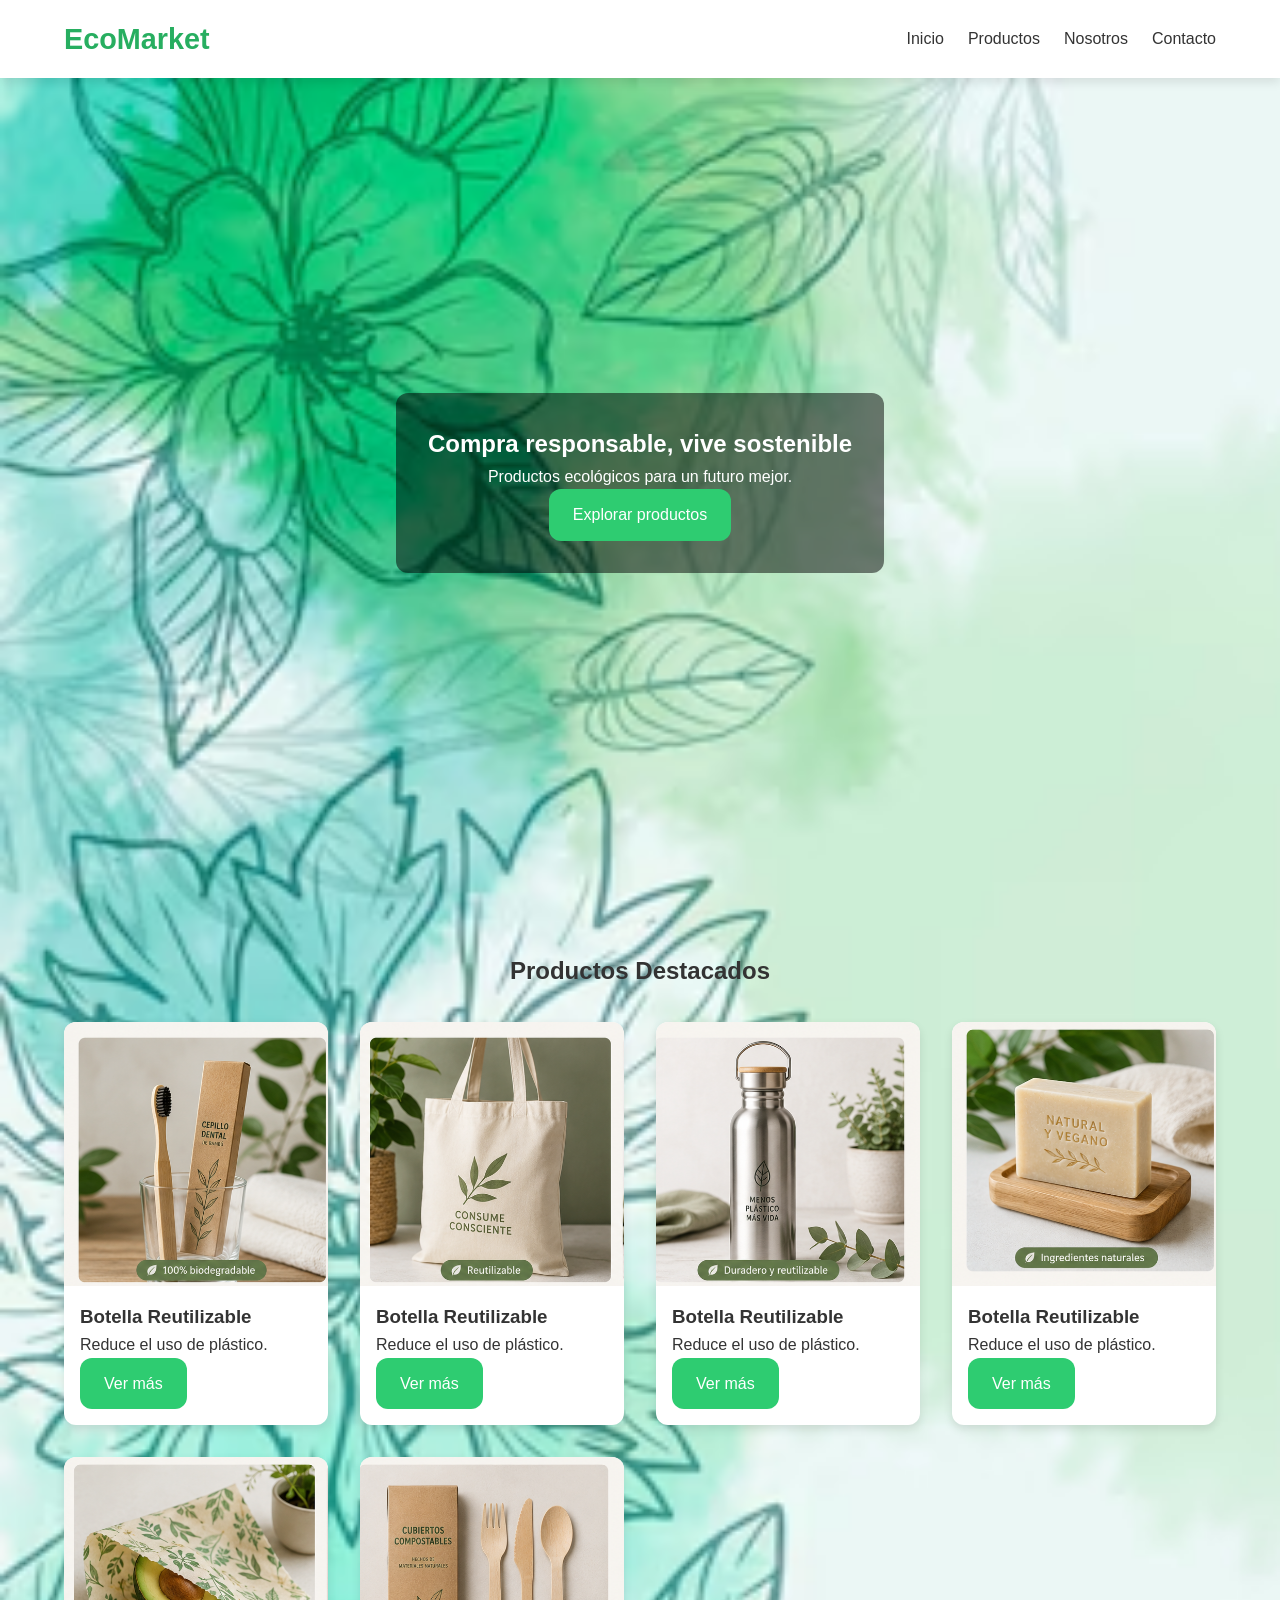
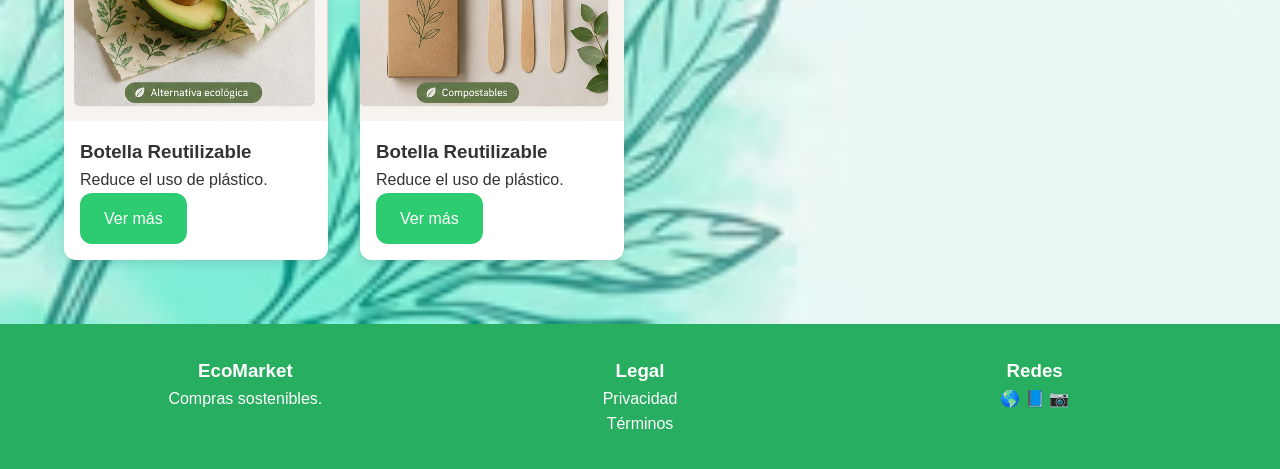
==== index.html @ 233ee2cc "feat: creacion inicial del diseño de la pagina" ====
<!DOCTYPE html>
<html lang="es">
<head>
    <meta charset="UTF-8">
    <meta name="viewport" content="width=device-width, initial-scale=1.0">
    <title>EcoMarket</title>

    <link rel="stylesheet" href="css/main.css">
    <link rel="stylesheet" href="css/layout.css">
    <link rel="stylesheet" href="css/components.css">
    <link rel="stylesheet" href="css/animations.css">
</head>
<body>

<header>
    <div class="container navbar">
        <h1 class="logo">EcoMarket</h1>

        <nav>
            <ul class="nav-links">
                <li><a href="#">Inicio</a></li>
                <li><a href="views/productos.html">Productos</a></li>
                <li><a href="views/sobre_nosotros.html">Nosotros</a></li>
                <li><a href="views/contacto.html">Contacto</a></li>
            </ul>
        </nav>
    </div>
</header>

<section class="main">
    <section class="hero">
        <div class="hero-content">
            <h2>Compra responsable, vive sostenible</h2>
            <p>Productos ecológicos para un futuro mejor.</p>
            <a href="views/productos.html" class="btn">Explorar productos</a>
        </div>
    </section>
    
    <section class="section container">
        <h2 class="title">Productos Destacados</h2>
    
        <div class="products-grid">
    
            <!-- CARD -->
            <article class="card">
                <img src="img/products/producto_ecologico_1.png" alt="">
                <div class="card-content">
                    <h3>Botella Reutilizable</h3>
                    <p>Reduce el uso de plástico.</p>
                    <a href="#" class="btn">Ver más</a>
                </div>
            </article>
            <article class="card">
                <img src="img/products/producto_ecologico_2.png" alt="">
                <div class="card-content">
                    <h3>Botella Reutilizable</h3>
                    <p>Reduce el uso de plástico.</p>
                    <a href="#" class="btn">Ver más</a>
                </div>
            </article>
            <article class="card">
                <img src="img/products/producto_ecologico_3.png" alt="">
                <div class="card-content">
                    <h3>Botella Reutilizable</h3>
                    <p>Reduce el uso de plástico.</p>
                    <a href="#" class="btn">Ver más</a>
                </div>
            </article>
            <article class="card">
                <img src="img/products/producto_ecologico_4.png" alt="">
                <div class="card-content">
                    <h3>Botella Reutilizable</h3>
                    <p>Reduce el uso de plástico.</p>
                    <a href="#" class="btn">Ver más</a>
                </div>
            </article>
            <article class="card">
                <img src="img/products/producto_ecologico_5.png" alt="">
                <div class="card-content">
                    <h3>Botella Reutilizable</h3>
                    <p>Reduce el uso de plástico.</p>
                    <a href="#" class="btn">Ver más</a>
                </div>
            </article>
            <article class="card">
                <img src="img/products/producto_ecologico_6.png" alt="">
                <div class="card-content">
                    <h3>Botella Reutilizable</h3>
                    <p>Reduce el uso de plástico.</p>
                    <a href="#" class="btn">Ver más</a>
                </div>
            </article>  
        </div>
    </section>
    
</section>
<footer>
    <div class="container footer-content">
        <div>
            <h3>EcoMarket</h3>
            <p>Compras sostenibles.</p>
        </div>

        <div>
            <h3>Legal</h3>
            <p>Privacidad</p>
            <p>Términos</p>
        </div>

        <div class="socials">
            <h3>Redes</h3>
            <a href="#">🌎</a>
            <a href="#">📘</a>
            <a href="#">📷</a>
        </div>
    </div>
</footer>

</body>
</html>
---- css/main.css ----
/* RESET */
*{
    margin:0;
    padding:0;
    box-sizing:border-box;
}

:root{
    --green:#2ecc71;
    --green-dark:#27ae60;
    --beige:#f5f5dc;
    --white:#ffffff;
    --gray:#555;
    --light:#f9f9f9;
    --shadow:0 4px 10px rgba(0,0,0,.1);
    --radius:12px;
}

body{
    font-family:Arial, Helvetica, sans-serif;
    background:var(--light);
    color:#333;
    line-height:1.6;
}

img{
    width:100%;
    display:block;
}

a{
    text-decoration:none;
    color:inherit;
}

ul{
    list-style:none;
}

.container{
    width:90%;
    max-width:1200px;
    margin:auto;
}

.section{
    padding:4rem 0;
}

.title{
    text-align:center;
    margin-bottom:2rem;
    color: #333;
}
.main{
    background-image: url(/img/hero/background.avif);
    background-size: cover;
}
---- css/layout.css ----
/* HEADER */

header{
    background:var(--white);
    box-shadow:var(--shadow);
    position:sticky;
    top:0;
    z-index:100;
}

.navbar{
    display:flex;
    justify-content:space-between;
    align-items:center;
    padding:1rem 0;
}

.logo{
    font-size:1.8rem;
    font-weight:bold;
    color:var(--green-dark);
}

.nav-links{
    display:flex;
    gap:1.5rem;
}

.nav-links a:hover{
    color:var(--green);
}

/* HERO */

.hero{
    height:90vh;
    background:url('../img/hero/hero.jpg') center/cover no-repeat;
    display:flex;
    align-items:center;
    justify-content:center;
    text-align:center;
    color:white;
}

.hero-content{
    background:rgba(0,0,0,.5);
    padding:2rem;
    border-radius:var(--radius);
}

/* GRID */

.products-grid{
    display:grid;
    grid-template-columns:repeat(1,1fr);
    gap:2rem;
}

@media(min-width:768px){
    .products-grid{
        grid-template-columns:repeat(2,1fr);
    }
}

@media(min-width:1024px){
    .products-grid{
        grid-template-columns:repeat(4,1fr);
    }
}

/* FOOTER */

footer{
    background:var(--green-dark);
    color:white;
    padding:2rem 0;
}

.footer-content{
    display:grid;
    gap:2rem;
    text-align:center;
}

@media(min-width:768px){
    .footer-content{
        grid-template-columns:repeat(3,1fr);
    }
}

/* SIDEBAR */

.catalog-layout{
    display:grid;
    grid-template-columns:1fr;
    gap:2rem;
}

.sidebar{
    background:white;
    padding:1rem;
    border-radius:var(--radius);
    position:sticky;
    top:100px;
    height:max-content;
}

@media(min-width:992px){
    .catalog-layout{
        grid-template-columns:250px 1fr;
    }
}
---- css/components.css ----
/* BUTTONS */

.btn{
    display:inline-block;
    padding:.8rem 1.5rem;
    background:var(--green);
    color:white;
    border-radius:var(--radius);
    transition:.3s;
}

.btn:hover{
    background:var(--green-dark);
}

/* CARDS */

.card{
    background:white;
    border-radius:var(--radius);
    overflow:hidden;
    box-shadow:var(--shadow);
    transition:.3s;
}

.card-content{
    padding:1rem;
}

.price{
    color:var(--green-dark);
    font-weight:bold;
}

/* FAVORITE BUTTON */

.favorite-btn{
    background:transparent;
    border:none;
    font-size:1.4rem;
    cursor:pointer;
    color:#999;
}

.favorite-btn:active{
    color:red;
}

/* PAGINATION */

.pagination{
    display:flex;
    justify-content:center;
    gap:1rem;
    margin-top:3rem;
}

.pagination a{
    padding:.7rem 1rem;
    background:white;
    border-radius:8px;
}

/* FORM */

form{
    background:white;
    padding:2rem;
    border-radius:var(--radius);
    box-shadow:var(--shadow);
}

.form-group{
    margin-bottom:1.5rem;
}

input,
textarea{
    width:100%;
    padding:1rem;
    border:2px solid #ccc;
    border-radius:8px;
    outline:none;
}

input:valid,
textarea:valid{
    border-color:green;
}

input:invalid,
textarea:invalid{
    border-color:red;
}

/* TESTIMONIALS */

.testimonials{
    display:flex;
    gap:2rem;
    overflow:auto;
    scroll-snap-type:x mandatory;
}

.testimonial-card{
    min-width:300px;
    background:white;
    padding:2rem;
    border-radius:var(--radius);
    box-shadow:var(--shadow);
    scroll-snap-align:center;
}
---- css/animations.css ----
/* CARD HOVER */

.card:hover{
    transform:translateY(-10px);
}

/* TESTIMONIAL HOVER */

.testimonial-card:hover{
    transform:scale(1.05);
    transition:.3s;
}

/* SOCIAL ICONS */

.socials a{
    display:inline-block;
    transition:.3s;
}

.socials a:hover{
    transform:scale(1.2);
}

/* BUTTON */

.btn{
    transition:.3s;
}
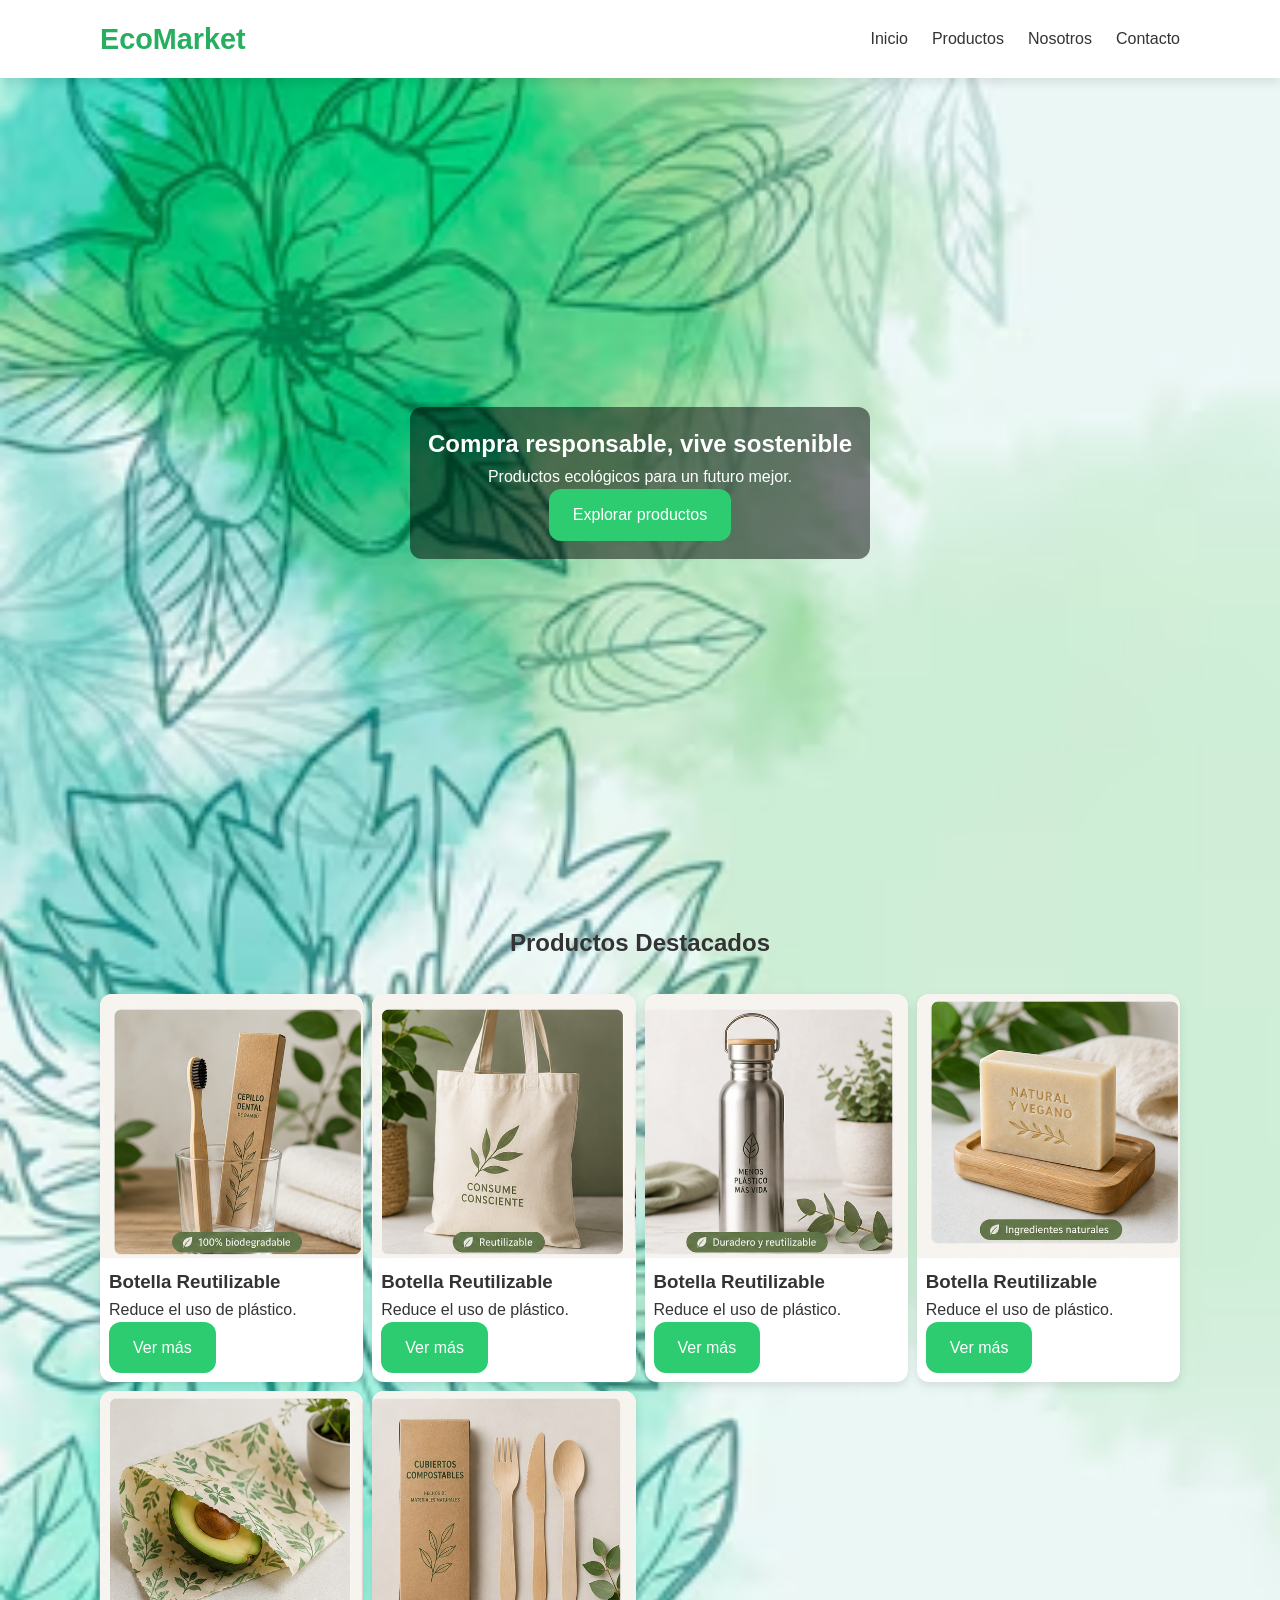
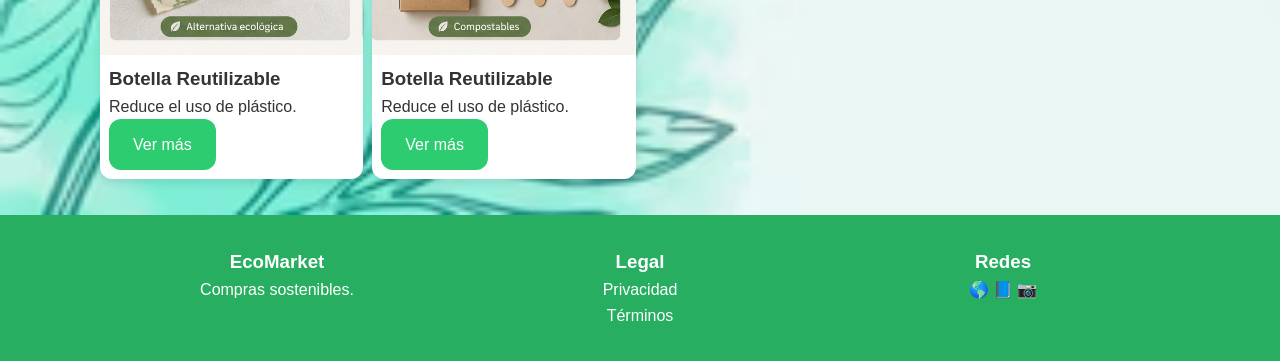
==== commit d0953f0f: "fix: ajuste de responsive" ====
--- a/index.html
+++ b/index.html
@@ -17,6 +17,10 @@
         <h1 class="logo">EcoMarket</h1>
 
         <nav>
+            <input type="checkbox" id="menu-toggle">
+            <label for="menu-toggle" class="menu-icon">
+                ☰
+            </label>
             <ul class="nav-links">
                 <li><a href="#">Inicio</a></li>
                 <li><a href="views/productos.html">Productos</a></li>
--- a/css/main.css
+++ b/css/main.css
@@ -5,20 +5,9 @@
     box-sizing:border-box;
 }
 
-:root{
-    --green:#2ecc71;
-    --green-dark:#27ae60;
-    --beige:#f5f5dc;
-    --white:#ffffff;
-    --gray:#555;
-    --light:#f9f9f9;
-    --shadow:0 4px 10px rgba(0,0,0,.1);
-    --radius:12px;
-}
-
 body{
     font-family:Arial, Helvetica, sans-serif;
-    background:var(--light);
+    background:#f9f9f9;
     color:#333;
     line-height:1.6;
 }
@@ -39,12 +28,12 @@
 
 .container{
     width:90%;
-    max-width:1200px;
+    max-width:120vh;
     margin:auto;
 }
 
 .section{
-    padding:4rem 0;
+    padding:4vh 0;
 }
 
 .title{
--- a/css/layout.css
+++ b/css/layout.css
@@ -1,8 +1,8 @@
 /* HEADER */
 
 header{
-    background:var(--white);
-    box-shadow:var(--shadow);
+    background:#ffffff;
+    box-shadow:0 4px 10px rgba(0,0,0,.1);
     position:sticky;
     top:0;
     z-index:100;
@@ -15,26 +15,41 @@
     padding:1rem 0;
 }
 
+.img_logo{
+    width: max-content;
+}
+
 .logo{
     font-size:1.8rem;
     font-weight:bold;
-    color:var(--green-dark);
+    color:#27ae60;
 }
 
 .nav-links{
     display:flex;
     gap:1.5rem;
+    list-style: none;
 }
 
 .nav-links a:hover{
-    color:var(--green);
+    color:#2ecc71;
 }
+
+#menu-toggle {
+    display: none;
+}
+
+.menu-icon {
+    display: none;
+    font-size: 30px;
+    cursor: pointer;
+}
+
 
 /* HERO */
 
 .hero{
     height:90vh;
-    background:url('../img/hero/hero.jpg') center/cover no-repeat;
     display:flex;
     align-items:center;
     justify-content:center;
@@ -44,8 +59,8 @@
 
 .hero-content{
     background:rgba(0,0,0,.5);
-    padding:2rem;
-    border-radius:var(--radius);
+    padding:2vh;
+    border-radius: 12px;
 }
 
 /* GRID */
@@ -53,12 +68,33 @@
 .products-grid{
     display:grid;
     grid-template-columns:repeat(1,1fr);
-    gap:2rem;
+    gap:1vh;
 }
 
-@media(min-width:768px){
+@media(max-width:768px){
     .products-grid{
         grid-template-columns:repeat(2,1fr);
+    }
+    .menu-icon {
+        display: block;
+    }
+
+    .nav-links {
+        display: none;
+        position: absolute;
+        top: 100%;
+        left: 0;
+        width: 100%;
+        flex-direction: column;
+        background: white;
+        border-color: #27ae60;
+        border: 2px;
+        padding: 10px 0;
+        text-align: center;
+    }
+
+    #menu-toggle:checked ~ .nav-links {
+        display: flex;
     }
 }
 
@@ -71,14 +107,14 @@
 /* FOOTER */
 
 footer{
-    background:var(--green-dark);
+    background: #27ae60;
     color:white;
     padding:2rem 0;
 }
 
 .footer-content{
     display:grid;
-    gap:2rem;
+    gap:1vh;
     text-align:center;
 }
 
@@ -93,14 +129,14 @@
 .catalog-layout{
     display:grid;
     grid-template-columns:1fr;
-    gap:2rem;
+    gap:2vh;
 }
 
 .sidebar{
     background:white;
     padding:1rem;
-    border-radius:var(--radius);
-    position:sticky;
+    border-radius: 12px;
+    position:static;
     top:100px;
     height:max-content;
 }
--- a/css/components.css
+++ b/css/components.css
@@ -3,32 +3,32 @@
 .btn{
     display:inline-block;
     padding:.8rem 1.5rem;
-    background:var(--green);
+    background:#2ecc71;
     color:white;
-    border-radius:var(--radius);
+    border-radius:12px;
     transition:.3s;
 }
 
 .btn:hover{
-    background:var(--green-dark);
+    background:#27ae60;
 }
 
 /* CARDS */
 
 .card{
     background:white;
-    border-radius:var(--radius);
+    border-radius:12px;
     overflow:hidden;
-    box-shadow:var(--shadow);
+    box-shadow:0 4px 10px rgba(0,0,0,.1);
     transition:.3s;
 }
 
 .card-content{
-    padding:1rem;
+    padding:1vh;
 }
 
 .price{
-    color:var(--green-dark);
+    color:#27ae60;
     font-weight:bold;
 }
 
@@ -66,8 +66,8 @@
 form{
     background:white;
     padding:2rem;
-    border-radius:var(--radius);
-    box-shadow:var(--shadow);
+    border-radius:12px;
+    box-shadow:0 4px 10px rgba(0,0,0,.1);
 }
 
 .form-group{
@@ -98,15 +98,13 @@
 .testimonials{
     display:flex;
     gap:2rem;
-    overflow:auto;
     scroll-snap-type:x mandatory;
 }
 
 .testimonial-card{
-    min-width:300px;
+    width: 25%;
     background:white;
     padding:2rem;
-    border-radius:var(--radius);
-    box-shadow:var(--shadow);
-    scroll-snap-align:center;
+    border-radius:12px;
+    box-shadow:0 4px 10px rgba(0,0,0,.1);
 }
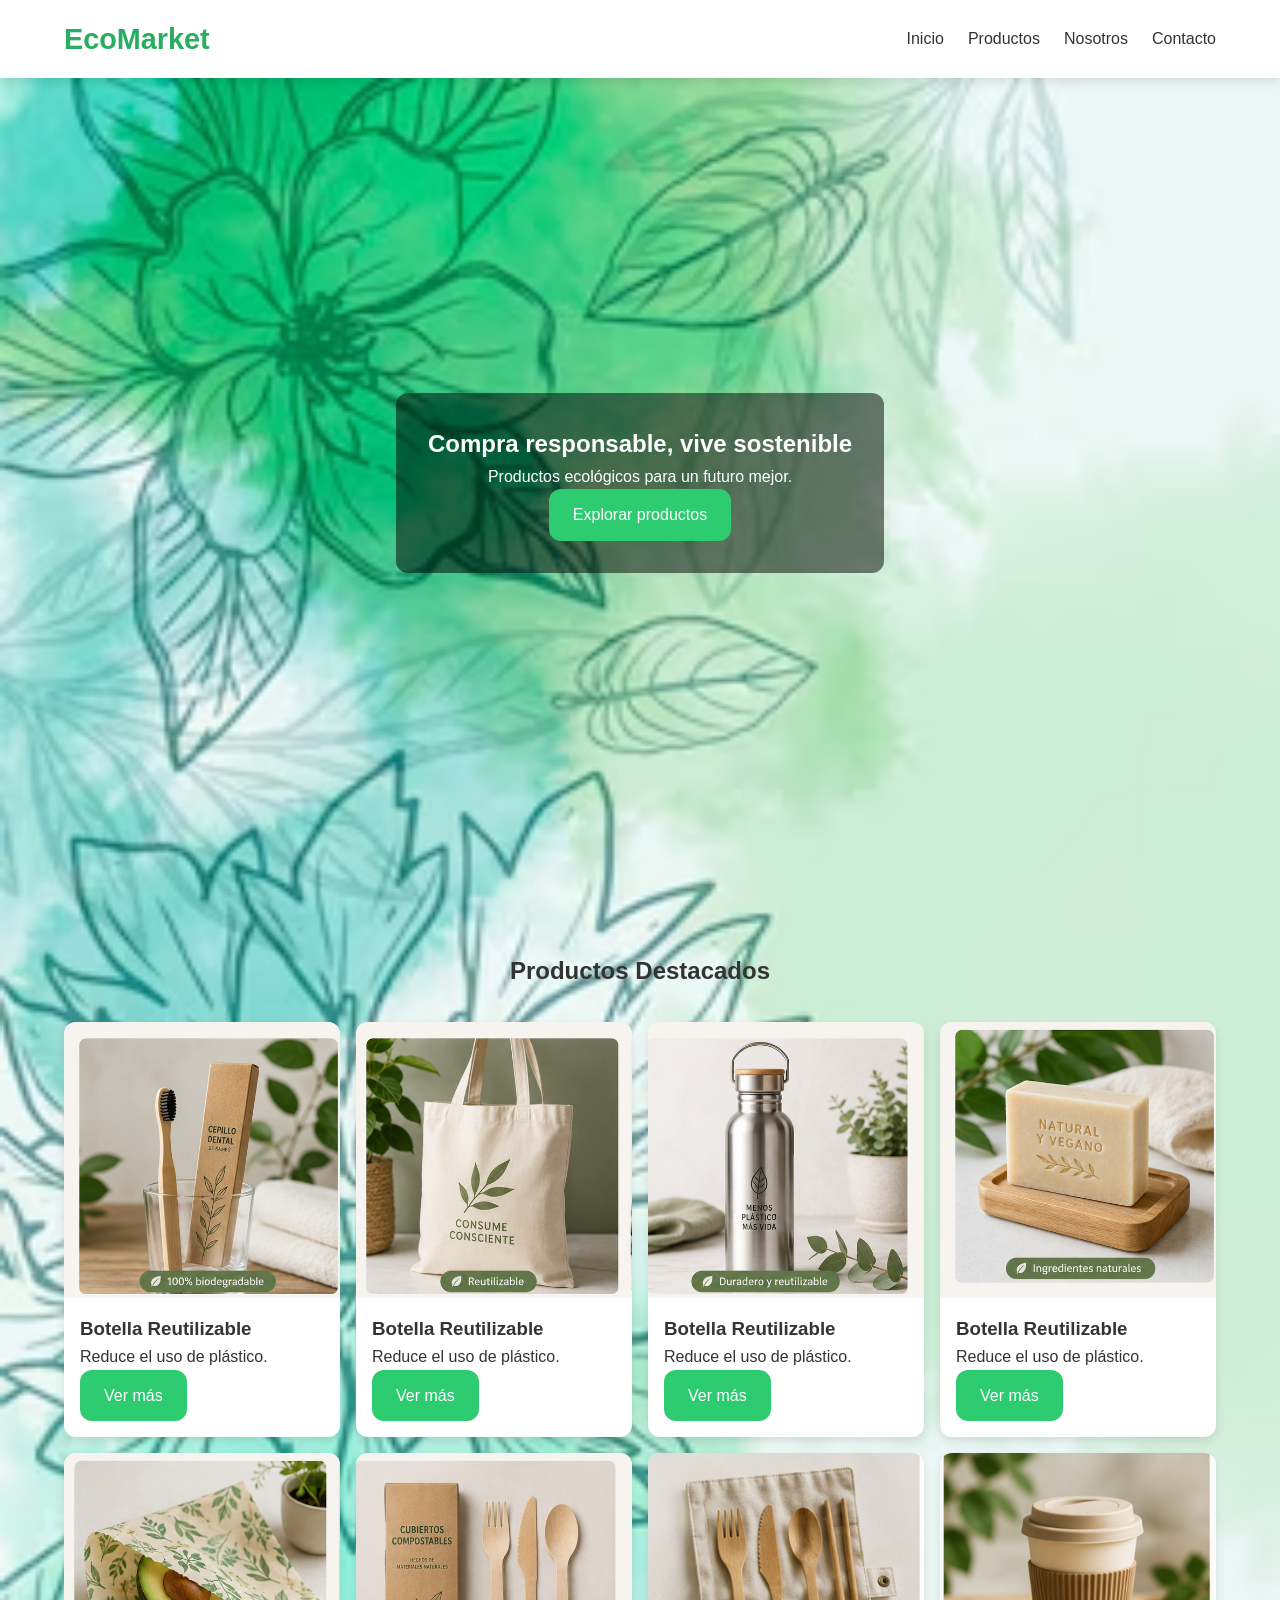
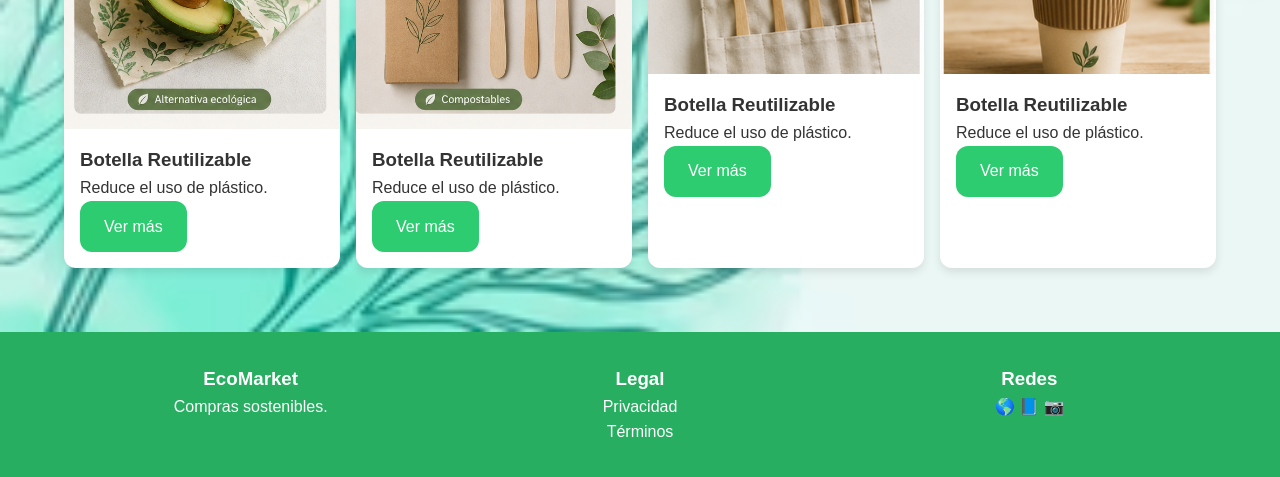
==== commit d3069643: "feat: adicion de los 20 productos" ====
--- a/index.html
+++ b/index.html
@@ -51,7 +51,7 @@
                 <div class="card-content">
                     <h3>Botella Reutilizable</h3>
                     <p>Reduce el uso de plástico.</p>
-                    <a href="#" class="btn">Ver más</a>
+                    <a href="views/productos.html" class="btn">Ver más</a>
                 </div>
             </article>
             <article class="card">
@@ -59,7 +59,7 @@
                 <div class="card-content">
                     <h3>Botella Reutilizable</h3>
                     <p>Reduce el uso de plástico.</p>
-                    <a href="#" class="btn">Ver más</a>
+                    <a href="views/productos.html" class="btn">Ver más</a>
                 </div>
             </article>
             <article class="card">
@@ -67,7 +67,7 @@
                 <div class="card-content">
                     <h3>Botella Reutilizable</h3>
                     <p>Reduce el uso de plástico.</p>
-                    <a href="#" class="btn">Ver más</a>
+                    <a href="views/productos.html" class="btn">Ver más</a>
                 </div>
             </article>
             <article class="card">
@@ -75,7 +75,7 @@
                 <div class="card-content">
                     <h3>Botella Reutilizable</h3>
                     <p>Reduce el uso de plástico.</p>
-                    <a href="#" class="btn">Ver más</a>
+                    <a href="views/productos.html" class="btn">Ver más</a>
                 </div>
             </article>
             <article class="card">
@@ -83,7 +83,7 @@
                 <div class="card-content">
                     <h3>Botella Reutilizable</h3>
                     <p>Reduce el uso de plástico.</p>
-                    <a href="#" class="btn">Ver más</a>
+                    <a href="views/productos.html" class="btn">Ver más</a>
                 </div>
             </article>
             <article class="card">
@@ -91,9 +91,25 @@
                 <div class="card-content">
                     <h3>Botella Reutilizable</h3>
                     <p>Reduce el uso de plástico.</p>
-                    <a href="#" class="btn">Ver más</a>
+                    <a href="views/productos.html" class="btn">Ver más</a>
                 </div>
-            </article>  
+            </article>
+            <article class="card">
+                <img src="img/products/producto_ecologico_7.png" alt="">
+                <div class="card-content">
+                    <h3>Botella Reutilizable</h3>
+                    <p>Reduce el uso de plástico.</p>
+                    <a href="views/productos.html" class="btn">Ver más</a>
+                </div>
+            </article> 
+            <article class="card">
+                <img src="img/products/producto_ecologico_8.png" alt="">
+                <div class="card-content">
+                    <h3>Botella Reutilizable</h3>
+                    <p>Reduce el uso de plástico.</p>
+                    <a href="views/productos.html" class="btn">Ver más</a>
+                </div>
+            </article>   
         </div>
     </section>
     
--- a/css/main.css
+++ b/css/main.css
@@ -14,6 +14,8 @@
 
 img{
     width:100%;
+    max-width:100%;
+    height:auto;
     display:block;
 }
 
@@ -28,20 +30,21 @@
 
 .container{
     width:90%;
-    max-width:120vh;
+    max-width:1200px;
     margin:auto;
 }
 
 .section{
-    padding:4vh 0;
+    padding:4rem 0;
 }
 
 .title{
     text-align:center;
     margin-bottom:2rem;
-    color: #333;
+    color:#333;
 }
+
 .main{
-    background-image: url(/img/hero/background.avif);
-    background-size: cover;
+    background-image:url(/img/hero/background.avif);
+    background-size:cover;
 }
--- a/css/layout.css
+++ b/css/layout.css
@@ -1,5 +1,3 @@
-/* HEADER */
-
 header{
     background:#ffffff;
     box-shadow:0 4px 10px rgba(0,0,0,.1);
@@ -16,7 +14,7 @@
 }
 
 .img_logo{
-    width: max-content;
+    width:max-content;
 }
 
 .logo{
@@ -25,31 +23,60 @@
     color:#27ae60;
 }
 
+#menu-toggle{
+    display:none;
+}
+
+.menu-icon{
+    display:block;
+    font-size:30px;
+    cursor:pointer;
+}
+
 .nav-links{
+    display:none;
+    position:absolute;
+    top:100%;
+    left:0;
+    width:100%;
+    flex-direction:column;
+    align-items:center;
+    gap:1rem;
+    background:white;
+    padding:1rem 0;
+    box-shadow:0 4px 10px rgba(0,0,0,.1);
+}
+
+#menu-toggle:checked ~ .nav-links{
     display:flex;
-    gap:1.5rem;
-    list-style: none;
 }
 
 .nav-links a:hover{
     color:#2ecc71;
 }
 
-#menu-toggle {
-    display: none;
+@media(min-width:768px){
+
+    .menu-icon{
+        display:none;
+    }
+
+    .nav-links{
+        display:flex;
+        position:static;
+        width:auto;
+        flex-direction:row;
+        align-items:center;
+        gap:1.5rem;
+        background:transparent;
+        padding:0;
+        box-shadow:none;
+    }
+
 }
 
-.menu-icon {
-    display: none;
-    font-size: 30px;
-    cursor: pointer;
-}
-
-
-/* HERO */
-
 .hero{
-    height:90vh;
+    min-height:90vh;
     display:flex;
     align-items:center;
     justify-content:center;
@@ -59,90 +86,49 @@
 
 .hero-content{
     background:rgba(0,0,0,.5);
-    padding:2vh;
-    border-radius: 12px;
+    padding:2rem;
+    border-radius:12px;
+    max-width:800px;
 }
-
-/* GRID */
 
 .products-grid{
     display:grid;
-    grid-template-columns:repeat(1,1fr);
-    gap:1vh;
+    grid-template-columns:1fr;
+    gap:1rem;
 }
 
-@media(max-width:768px){
+@media(min-width:768px){
+
     .products-grid{
         grid-template-columns:repeat(2,1fr);
     }
-    .menu-icon {
-        display: block;
-    }
 
-    .nav-links {
-        display: none;
-        position: absolute;
-        top: 100%;
-        left: 0;
-        width: 100%;
-        flex-direction: column;
-        background: white;
-        border-color: #27ae60;
-        border: 2px;
-        padding: 10px 0;
-        text-align: center;
-    }
-
-    #menu-toggle:checked ~ .nav-links {
-        display: flex;
-    }
 }
 
 @media(min-width:1024px){
+
     .products-grid{
         grid-template-columns:repeat(4,1fr);
     }
+
 }
 
-/* FOOTER */
-
 footer{
-    background: #27ae60;
+    background:#27ae60;
     color:white;
     padding:2rem 0;
 }
 
 .footer-content{
     display:grid;
-    gap:1vh;
+    gap:1rem;
     text-align:center;
 }
 
 @media(min-width:768px){
+
     .footer-content{
         grid-template-columns:repeat(3,1fr);
     }
-}
 
-/* SIDEBAR */
-
-.catalog-layout{
-    display:grid;
-    grid-template-columns:1fr;
-    gap:2vh;
-}
-
-.sidebar{
-    background:white;
-    padding:1rem;
-    border-radius: 12px;
-    position:static;
-    top:100px;
-    height:max-content;
-}
-
-@media(min-width:992px){
-    .catalog-layout{
-        grid-template-columns:250px 1fr;
-    }
 }
--- a/css/components.css
+++ b/css/components.css
@@ -1,5 +1,3 @@
-/* BUTTONS */
-
 .btn{
     display:inline-block;
     padding:.8rem 1.5rem;
@@ -7,13 +5,12 @@
     color:white;
     border-radius:12px;
     transition:.3s;
+    text-align:center;
 }
 
 .btn:hover{
     background:#27ae60;
 }
-
-/* CARDS */
 
 .card{
     background:white;
@@ -21,18 +18,20 @@
     overflow:hidden;
     box-shadow:0 4px 10px rgba(0,0,0,.1);
     transition:.3s;
+    height:100%;
+    display:flex;
+    flex-direction:column;
 }
 
 .card-content{
-    padding:1vh;
+    padding:1rem;
+    flex:1;
 }
 
 .price{
     color:#27ae60;
     font-weight:bold;
 }
-
-/* FAVORITE BUTTON */
 
 .favorite-btn{
     background:transparent;
@@ -45,23 +44,6 @@
 .favorite-btn:active{
     color:red;
 }
-
-/* PAGINATION */
-
-.pagination{
-    display:flex;
-    justify-content:center;
-    gap:1rem;
-    margin-top:3rem;
-}
-
-.pagination a{
-    padding:.7rem 1rem;
-    background:white;
-    border-radius:8px;
-}
-
-/* FORM */
 
 form{
     background:white;
@@ -81,6 +63,12 @@
     border:2px solid #ccc;
     border-radius:8px;
     outline:none;
+    font:inherit;
+}
+
+textarea{
+    resize:vertical;
+    min-height:120px;
 }
 
 input:valid,
@@ -93,18 +81,55 @@
     border-color:red;
 }
 
-/* TESTIMONIALS */
-
 .testimonials{
     display:flex;
-    gap:2rem;
+    gap:1rem;
+    overflow-x:auto;
     scroll-snap-type:x mandatory;
+    -webkit-overflow-scrolling:touch;
+    padding-bottom:1rem;
+}
+
+.testimonials::-webkit-scrollbar{
+    display:none;
 }
 
 .testimonial-card{
-    width: 25%;
+    flex:0 0 85%;
+    scroll-snap-align:center;
     background:white;
-    padding:2rem;
+    padding:1.5rem;
     border-radius:12px;
     box-shadow:0 4px 10px rgba(0,0,0,.1);
+}
+
+.testimonial-card img{
+    width:80px;
+    height:80px;
+    margin:0 auto 1rem;
+}
+
+.testimonial-card h3{
+    text-align:center;
+    margin-bottom:.5rem;
+}
+
+.testimonial-card p{
+    text-align:center;
+}
+
+@media(min-width:768px){
+
+    .testimonial-card{
+        flex:0 0 45%;
+    }
+
+}
+
+@media(min-width:1024px){
+
+    .testimonial-card{
+        flex:1;
+    }
+
 }
--- a/css/animations.css
+++ b/css/animations.css
@@ -1,17 +1,11 @@
-/* CARD HOVER */
-
 .card:hover{
     transform:translateY(-10px);
 }
-
-/* TESTIMONIAL HOVER */
 
 .testimonial-card:hover{
     transform:scale(1.05);
     transition:.3s;
 }
-
-/* SOCIAL ICONS */
 
 .socials a{
     display:inline-block;
@@ -22,8 +16,6 @@
     transform:scale(1.2);
 }
 
-/* BUTTON */
-
 .btn{
     transition:.3s;
 }
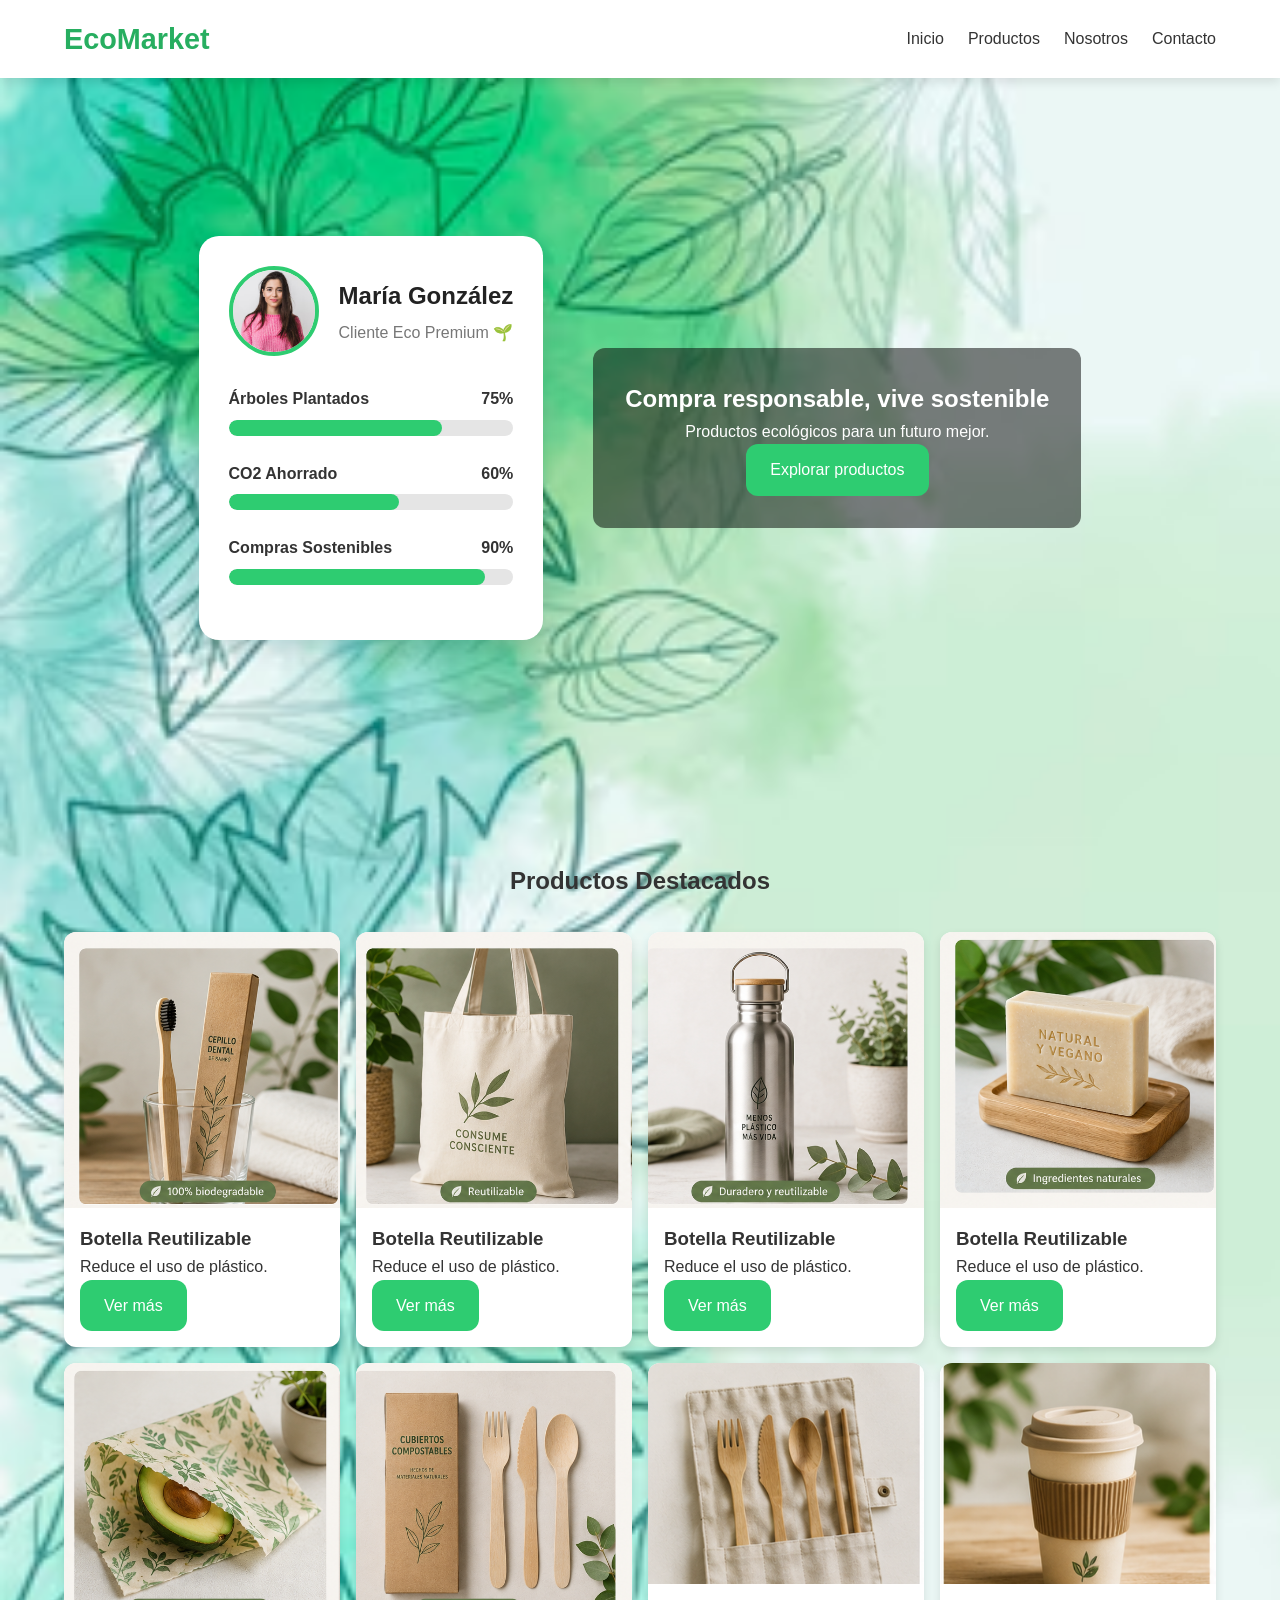
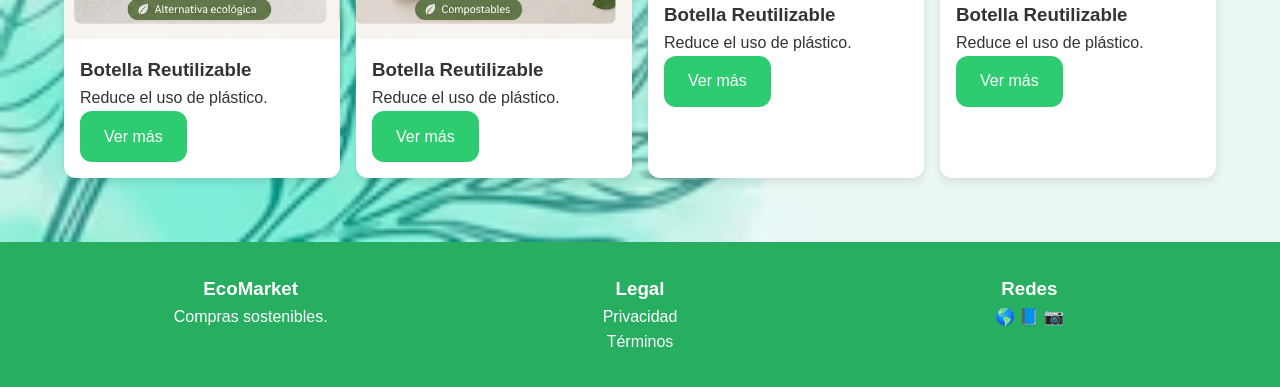
==== commit 6ffb3f20: "feat: dashboard de impacto" ====
--- a/index.html
+++ b/index.html
@@ -33,6 +33,58 @@
 
 <section class="main">
     <section class="hero">
+        <section class="profile-section">
+
+            <div class="profile-card">
+        
+                <div class="profile-header">
+                    <img src="/img/icons/maria.avif" alt="Usuario" class="profile-avatar">
+                    
+                    <div>
+                        <h2>María González</h2>
+                        <p>Cliente Eco Premium 🌱</p>
+                    </div>
+                </div>
+        
+                <!-- Barra 1 -->
+                <div class="progress-item">
+                    <div class="progress-info">
+                        <span>Árboles Plantados</span>
+                        <span>75%</span>
+                    </div>
+        
+                    <div class="progress-bar">
+                        <div class="progress-fill trees"></div>
+                    </div>
+                </div>
+        
+                <!-- Barra 2 -->
+                <div class="progress-item">
+                    <div class="progress-info">
+                        <span>CO2 Ahorrado</span>
+                        <span>60%</span>
+                    </div>
+        
+                    <div class="progress-bar">
+                        <div class="progress-fill co2"></div>
+                    </div>
+                </div>
+        
+                <!-- Barra 3 -->
+                <div class="progress-item">
+                    <div class="progress-info">
+                        <span>Compras Sostenibles</span>
+                        <span>90%</span>
+                    </div>
+        
+                    <div class="progress-bar">
+                        <div class="progress-fill shopping"></div>
+                    </div>
+                </div>
+        
+            </div>
+        
+        </section>
         <div class="hero-content">
             <h2>Compra responsable, vive sostenible</h2>
             <p>Productos ecológicos para un futuro mejor.</p>
@@ -45,7 +97,6 @@
     
         <div class="products-grid">
     
-            <!-- CARD -->
             <article class="card">
                 <img src="img/products/producto_ecologico_1.png" alt="">
                 <div class="card-content">
--- a/css/main.css
+++ b/css/main.css
@@ -5,11 +5,22 @@
     box-sizing:border-box;
 }
 
+html{
+    height:100%;
+}
+
 body{
     font-family:Arial, Helvetica, sans-serif;
     background:#f9f9f9;
     color:#333;
     line-height:1.6;
+    min-height:100vh;
+    display:flex;
+    flex-direction:column;
+}
+
+main{
+    flex:1;
 }
 
 img{
--- a/css/layout.css
+++ b/css/layout.css
@@ -11,6 +11,30 @@
     justify-content:space-between;
     align-items:center;
     padding:1rem 0;
+}
+
+.catalog-layout{
+    display:grid;
+    grid-template-columns:1fr;
+    gap:2rem;
+}
+
+.sidebar{
+    background:white;
+    padding:1rem;
+    border-radius: 12px;
+    height:max-content;
+}
+
+.sidebar label{
+    display:block;
+    padding:8px 12px;
+    cursor:pointer;
+    border-radius:6px;
+}
+
+.sidebar label:hover{
+    background:#f0f0f0;
 }
 
 .img_logo{
@@ -73,22 +97,35 @@
         box-shadow:none;
     }
 
+    .catalog-layout{
+        grid-template-columns:250px 1fr;
+    }
+    .sidebar{
+        position:sticky;
+        top:100px;
+    }
+    
 }
 
 .hero{
-    min-height:90vh;
+    min-height:80vh;
     display:flex;
     align-items:center;
     justify-content:center;
+
     text-align:center;
     color:white;
+
+    padding:40px;
+    gap:50px;
 }
 
 .hero-content{
+    max-width: 600px;
     background:rgba(0,0,0,.5);
     padding:2rem;
     border-radius:12px;
-    max-width:800px;
+    margin: 0;
 }
 
 .products-grid{
@@ -102,6 +139,10 @@
     .products-grid{
         grid-template-columns:repeat(2,1fr);
     }
+    .sidebar{
+        position:sticky;
+        top:100px;
+    }
 
 }
 
@@ -109,6 +150,10 @@
 
     .products-grid{
         grid-template-columns:repeat(4,1fr);
+    }
+    .sidebar{
+        position:sticky;
+        top:100px;
     }
 
 }
@@ -130,5 +175,107 @@
     .footer-content{
         grid-template-columns:repeat(3,1fr);
     }
-
+    .sidebar{
+        position:sticky;
+        top:100px;
+    }
+}
+
+.profile-section{
+    align-content: left;
+}
+
+.profile-card{
+    max-width: 500px;
+    background: #ffffff;
+    border-radius: 20px;
+    padding: 30px;
+    box-shadow: 0 10px 25px rgba(0,0,0,0.1);
+}
+
+
+.profile-header{
+    display: flex;
+    align-items: center;
+    gap: 20px;
+    margin-bottom: 30px;
+}
+
+.profile-avatar{
+    width: 90px;
+    height: 90px;
+    border-radius: 50%;
+    object-fit: cover;
+    border: 4px solid #2ecc71;
+}
+
+.profile-header h2{
+    margin-bottom: 5px;
+    color: #222;
+}
+
+.profile-header p{
+    color: #777;
+}
+
+.progress-item{
+    margin-bottom: 25px;
+}
+
+.progress-info{
+    display: flex;
+    justify-content: space-between;
+    margin-bottom: 8px;
+    font-weight: bold;
+    color: #333;
+}
+
+.progress-bar{
+    width: 100%;
+    height: 16px;
+    background: #e5e5e5;
+    border-radius: 20px;
+    overflow: hidden;
+}
+
+.progress-fill{
+    height: 100%;
+    background: #2ecc71;
+    border-radius: 20px;
+    transition: width 0.4s ease;
+}
+
+.trees{
+    width: 75%;
+}
+
+.co2{
+    width: 60%;
+}
+
+.shopping{
+    width: 90%;
+}
+
+@media(max-width:768px){
+
+    .hero{
+        flex-direction:column;
+        justify-content:center;
+        gap:30px;
+
+        padding:40px 20px;
+        text-align:center;
+    }
+
+    .hero-content,
+    .profile-card{
+        width:100%;
+        max-width:500px;
+    }
+
+    .profile-header{
+        flex-direction: column;
+        text-align: center;
+    }
 }
--- a/css/components.css
+++ b/css/components.css
@@ -132,4 +132,45 @@
         flex:1;
     }
 
+}
+
+input[name="filtro"]{
+    position:absolute;
+    left:-9999px;
+}
+
+#todos:checked ~ .catalog-layout .card{
+    display:block;
+}
+
+#hogar-filter:checked ~ .catalog-layout .card{
+    display:none;
+}
+
+#hogar-filter:checked ~ .catalog-layout .hogar{
+    display:block;
+}
+
+#moda-filter:checked ~ .catalog-layout .card{
+    display:none;
+}
+
+#moda-filter:checked ~ .catalog-layout .moda{
+    display:block;
+}
+
+#cuidado-filter:checked ~ .catalog-layout .card{
+    display:none;
+}
+
+#cuidado-filter:checked ~ .catalog-layout .cuidado_personal{
+    display:block;
+}
+
+#alimentos-filter:checked ~ .catalog-layout .card{
+    display:none;
+}
+
+#alimentos-filter:checked ~ .catalog-layout .alimentos{
+    display:block;
 }
